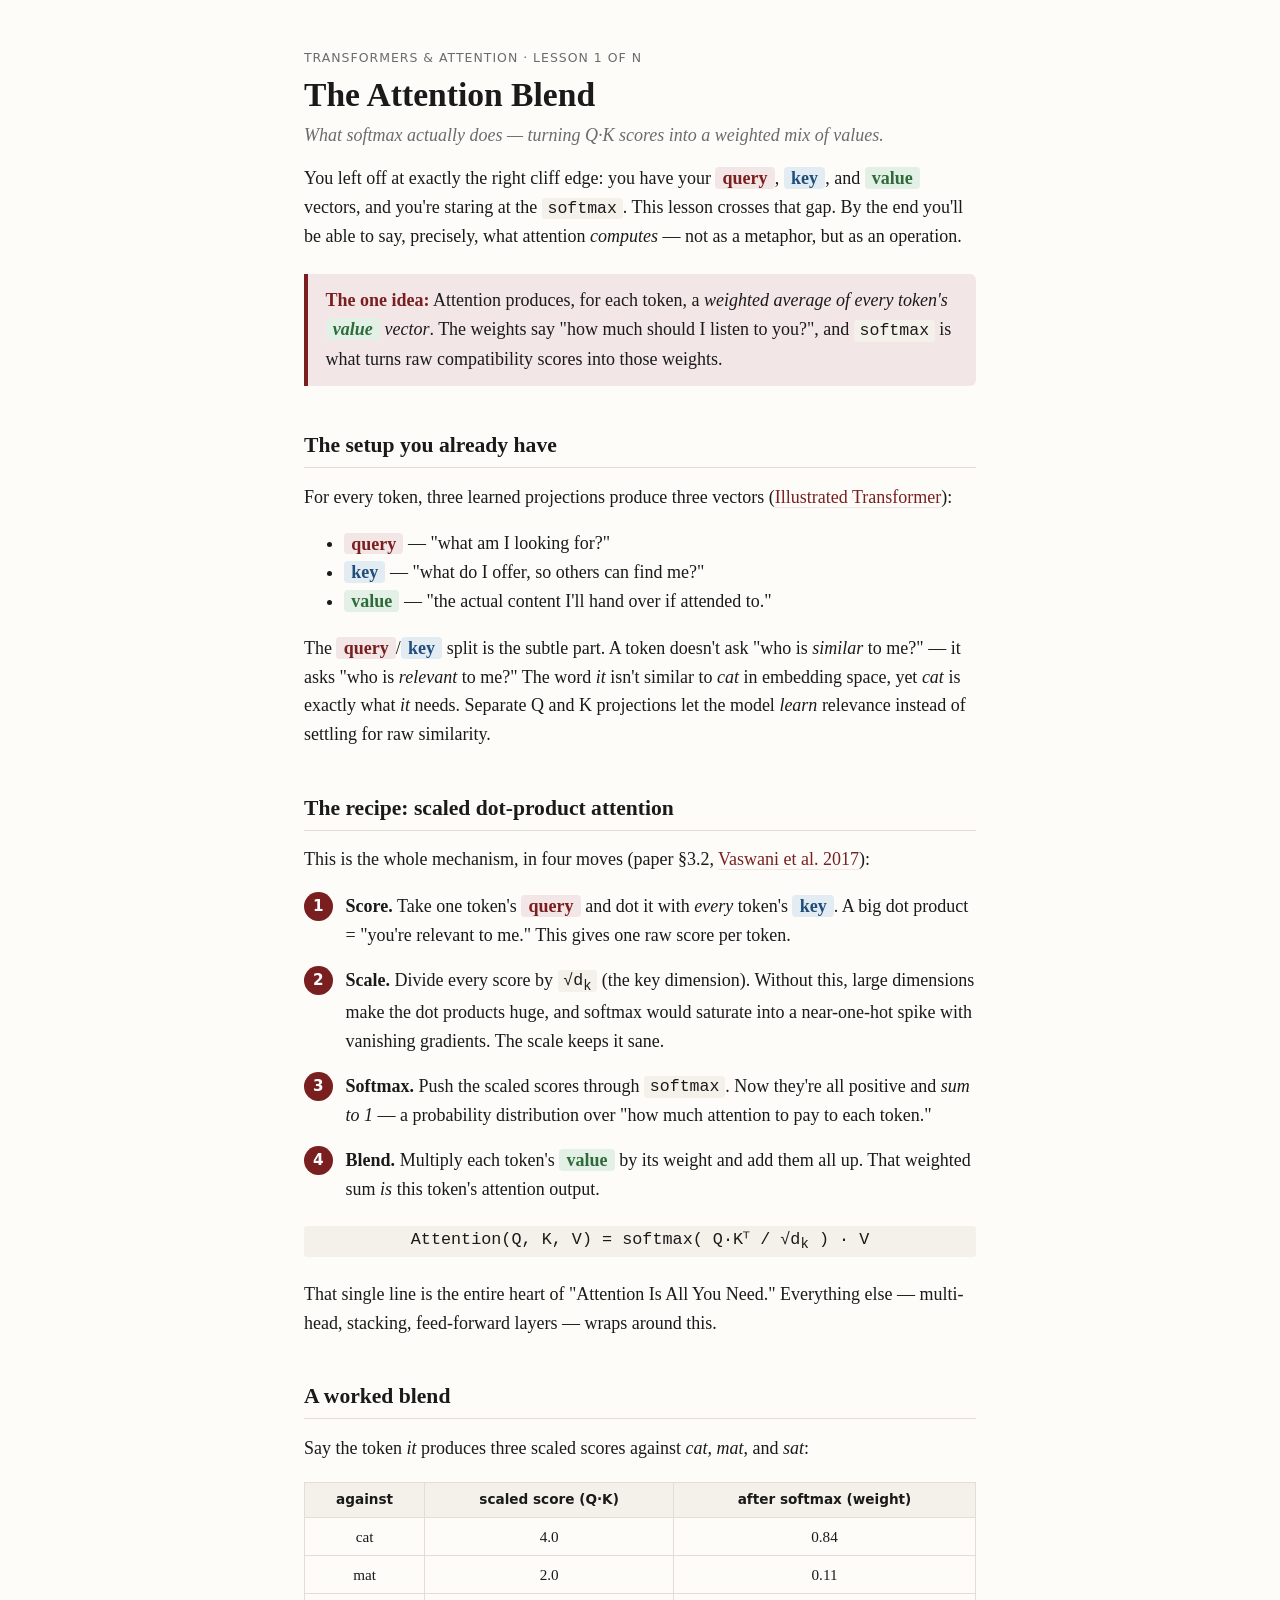
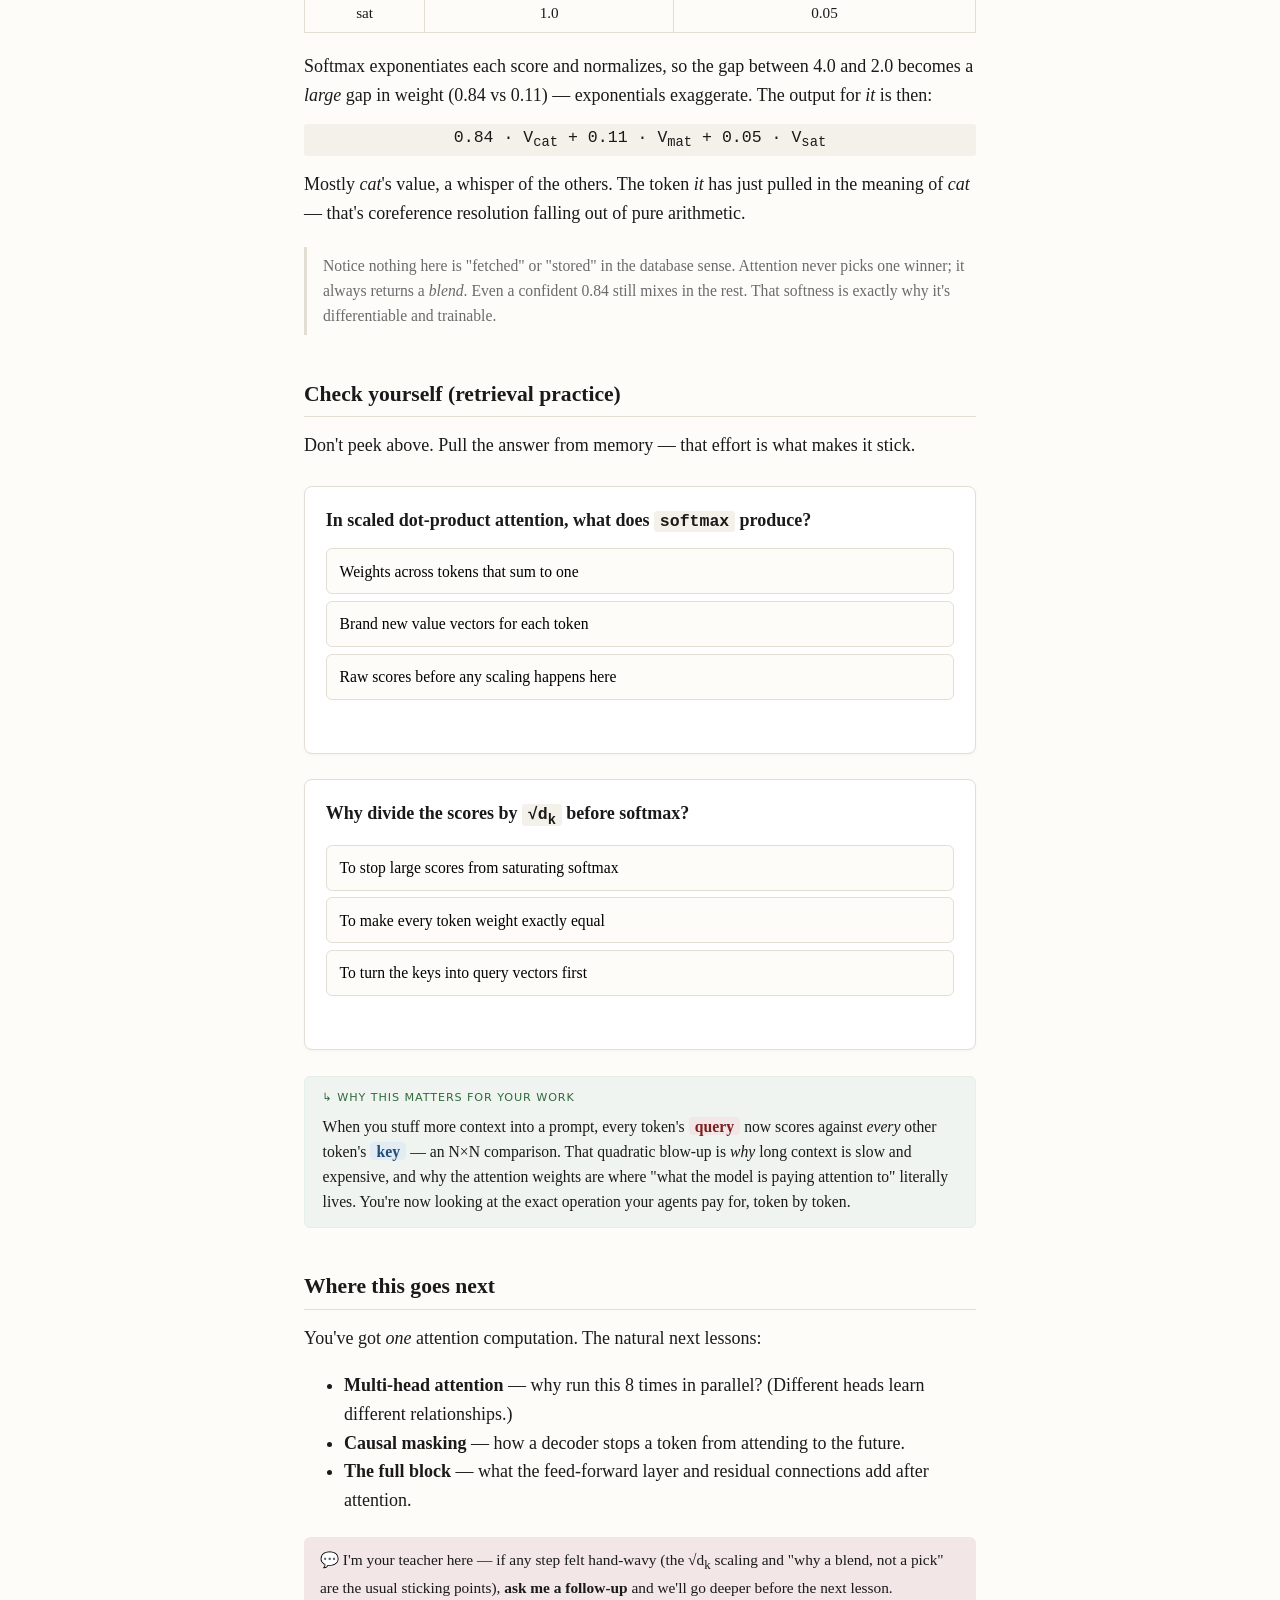
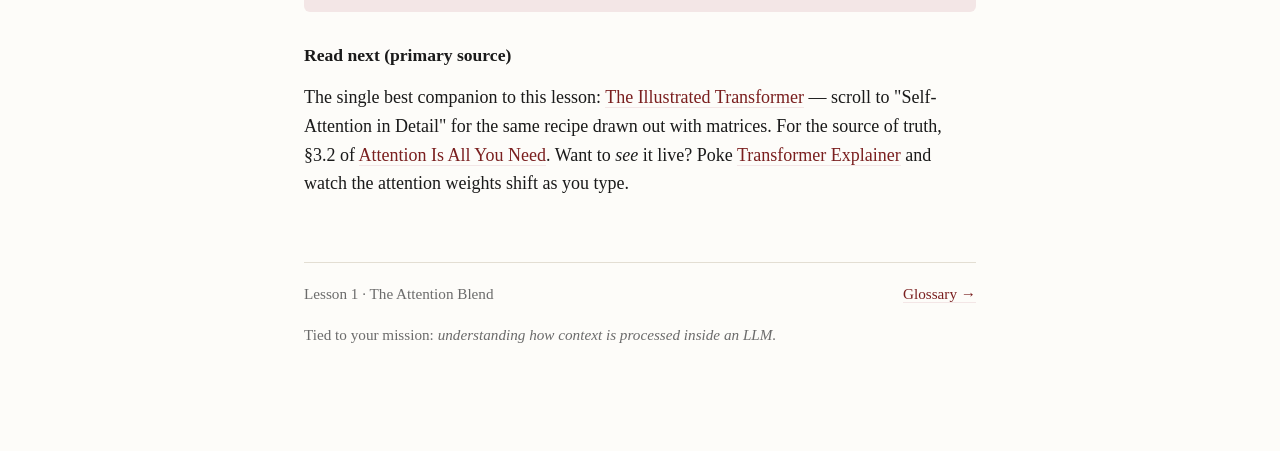
==== lessons/0001-the-attention-blend.html @ 0e1b8511 "Activate teach skill: scaffold transformers/attention workspace + Lesson 1 - MISSION.md, RESOURCES.m" ====
<!DOCTYPE html>
<html lang="en">
<head>
<meta charset="utf-8" />
<meta name="viewport" content="width=device-width, initial-scale=1" />
<title>Lesson 1 · The Attention Blend</title>
<link rel="stylesheet" href="../assets/lesson.css" />
</head>
<body>
<header>
  <div class="breadcrumb">Transformers &amp; Attention · Lesson 1 of N</div>
  <h1>The Attention Blend</h1>
  <p class="subtitle">What softmax actually does — turning Q·K scores into a weighted mix of values.</p>
</header>

<main>

<p>You left off at exactly the right cliff edge: you have your <span class="role q">query</span>,
<span class="role k">key</span>, and <span class="role v">value</span> vectors, and you're
staring at the <code>softmax</code>. This lesson crosses that gap. By the end you'll be able to
say, precisely, what attention <em>computes</em> — not as a metaphor, but as an operation.</p>

<div class="keyidea">
  <strong>The one idea:</strong> Attention produces, for each token, a <em>weighted average of
  every token's <span class="role v">value</span> vector</em>. The weights say "how much should
  I listen to you?", and <code>softmax</code> is what turns raw compatibility scores into those
  weights.
</div>

<h2 id="setup">The setup you already have</h2>

<p>For every token, three learned projections produce three vectors
(<a href="https://jalammar.github.io/illustrated-transformer/">Illustrated Transformer</a>):</p>

<ul>
  <li><span class="role q">query</span> — "what am I looking for?"</li>
  <li><span class="role k">key</span> — "what do I offer, so others can find me?"</li>
  <li><span class="role v">value</span> — "the actual content I'll hand over if attended to."</li>
</ul>

<p>The <span class="role q">query</span>/<span class="role k">key</span> split is the subtle part.
A token doesn't ask "who is <em>similar</em> to me?" — it asks "who is <em>relevant</em> to me?"
The word <em>it</em> isn't similar to <em>cat</em> in embedding space, yet <em>cat</em> is exactly
what <em>it</em> needs. Separate Q and K projections let the model <em>learn</em> relevance instead
of settling for raw similarity.</p>

<h2 id="recipe">The recipe: scaled dot-product attention</h2>

<p>This is the whole mechanism, in four moves (paper §3.2,
<a href="https://arxiv.org/abs/1706.03762">Vaswani et al. 2017</a>):</p>

<ol class="steps">
  <li><strong>Score.</strong> Take one token's <span class="role q">query</span> and dot it with
    <em>every</em> token's <span class="role k">key</span>. A big dot product = "you're relevant
    to me." This gives one raw score per token.</li>
  <li><strong>Scale.</strong> Divide every score by <span class="mono">√d<sub>k</sub></span>
    (the key dimension). Without this, large dimensions make the dot products huge, and softmax
    would saturate into a near-one-hot spike with vanishing gradients. The scale keeps it sane.</li>
  <li><strong>Softmax.</strong> Push the scaled scores through <code>softmax</code>. Now they're
    all positive and <em>sum to 1</em> — a probability distribution over "how much attention to
    pay to each token."</li>
  <li><strong>Blend.</strong> Multiply each token's <span class="role v">value</span> by its weight
    and add them all up. That weighted sum <em>is</em> this token's attention output.</li>
</ol>

<p class="mono" style="text-align:center; font-size:1.05rem; margin:1.4rem 0;">
  Attention(Q, K, V) = softmax( Q·Kᵀ / √d<sub>k</sub> ) · V
</p>

<p>That single line is the entire heart of "Attention Is All You Need." Everything else —
multi-head, stacking, feed-forward layers — wraps around this.</p>

<h2 id="worked">A worked blend</h2>

<p>Say the token <em>it</em> produces three scaled scores against
<em>cat</em>, <em>mat</em>, and <em>sat</em>:</p>

<table class="attn">
  <tr><th>against</th><th>scaled score (Q·K)</th><th>after softmax (weight)</th></tr>
  <tr><td>cat</td><td>4.0</td><td>0.84</td></tr>
  <tr><td>mat</td><td>2.0</td><td>0.11</td></tr>
  <tr><td>sat</td><td>1.0</td><td>0.05</td></tr>
</table>

<p>Softmax exponentiates each score and normalizes, so the gap between 4.0 and 2.0 becomes a
<em>large</em> gap in weight (0.84 vs 0.11) — exponentials exaggerate. The output for <em>it</em>
is then:</p>

<p class="mono" style="text-align:center;">
  0.84 · V<sub>cat</sub> + 0.11 · V<sub>mat</sub> + 0.05 · V<sub>sat</sub>
</p>

<p>Mostly <em>cat</em>'s value, a whisper of the others. The token <em>it</em> has just pulled in
the meaning of <em>cat</em> — that's coreference resolution falling out of pure arithmetic.</p>

<div class="note">
  Notice nothing here is "fetched" or "stored" in the database sense. Attention never picks one
  winner; it always returns a <em>blend</em>. Even a confident 0.84 still mixes in the rest. That
  softness is exactly why it's differentiable and trainable.
</div>

<h2 id="check">Check yourself (retrieval practice)</h2>

<p>Don't peek above. Pull the answer from memory — that effort is what makes it stick.</p>

<div class="quiz" id="quiz1">
  <div class="q">In scaled dot-product attention, what does <code>softmax</code> produce?</div>
  <button class="opt" data-correct="true">Weights across tokens that sum to one</button>
  <button class="opt">Brand new value vectors for each token</button>
  <button class="opt">Raw scores before any scaling happens here</button>
  <div class="feedback"></div>
</div>

<div class="quiz" id="quiz2">
  <div class="q">Why divide the scores by <span class="mono">√d<sub>k</sub></span> before softmax?</div>
  <button class="opt" data-correct="true">To stop large scores from saturating softmax</button>
  <button class="opt">To make every token weight exactly equal</button>
  <button class="opt">To turn the keys into query vectors first</button>
  <div class="feedback"></div>
</div>

<div class="mission">
  When you stuff more context into a prompt, every token's <span class="role q">query</span> now
  scores against <em>every</em> other token's <span class="role k">key</span> — an N×N comparison.
  That quadratic blow-up is <em>why</em> long context is slow and expensive, and why the attention
  weights are where "what the model is paying attention to" literally lives. You're now looking at
  the exact operation your agents pay for, token by token.
</div>

<h2 id="next">Where this goes next</h2>
<p>You've got <em>one</em> attention computation. The natural next lessons:</p>
<ul>
  <li><strong>Multi-head attention</strong> — why run this 8 times in parallel? (Different heads
    learn different relationships.)</li>
  <li><strong>Causal masking</strong> — how a decoder stops a token from attending to the future.</li>
  <li><strong>The full block</strong> — what the feed-forward layer and residual connections add
    after attention.</li>
</ul>

<div class="ask">
  I'm your teacher here — if any step felt hand-wavy (the √d<sub>k</sub> scaling and "why a blend,
  not a pick" are the usual sticking points), <strong>ask me a follow-up</strong> and we'll go
  deeper before the next lesson.
</div>

<h3 id="source">Read next (primary source)</h3>
<p>The single best companion to this lesson:
<a href="https://jalammar.github.io/illustrated-transformer/">The Illustrated Transformer</a> —
scroll to "Self-Attention in Detail" for the same recipe drawn out with matrices. For the source of
truth, §3.2 of <a href="https://arxiv.org/abs/1706.03762">Attention Is All You Need</a>.
Want to <em>see</em> it live? Poke
<a href="https://poloclub.github.io/transformer-explainer/">Transformer Explainer</a> and watch the
attention weights shift as you type.</p>

</main>

<footer>
  <div class="nav">
    <span>Lesson 1 · The Attention Blend</span>
    <span><a href="../reference/glossary.html">Glossary →</a></span>
  </div>
  <p style="margin-top:1rem;">Tied to your mission: <em>understanding how context is processed
  inside an LLM.</em></p>
</footer>

<script>
  document.querySelectorAll('.quiz').forEach(function (quiz) {
    var fb = quiz.querySelector('.feedback');
    quiz.querySelectorAll('button.opt').forEach(function (btn) {
      btn.addEventListener('click', function () {
        var correct = btn.dataset.correct === 'true';
        btn.classList.add(correct ? 'correct' : 'wrong');
        fb.classList.add('show');
        if (correct) {
          fb.textContent = '✓ Right — softmax outputs a probability distribution over tokens.';
        } else {
          fb.textContent = '✗ Not quite — recall the four moves: score, scale, softmax, blend.';
        }
      });
    });
  });
</script>
</body>
</html>
---- assets/lesson.css ----
/* lesson.css — shared stylesheet for the transformers/attention course.
   Tufte-inspired: quiet typography, generous margins, restrained color.
   Every lesson and reference doc links this so the course looks like one thing. */

:root {
  --ink: #1a1a1a;
  --paper: #fdfcf9;
  --muted: #6b6b6b;
  --rule: #e3ded3;
  --accent: #7a1f1f;      /* deep red, used sparingly */
  --accent-soft: #f3e6e6;
  --key: #1f4e7a;         /* blue, for the "key" role */
  --key-soft: #e3ecf3;
  --value: #2f6b3a;       /* green, for the "value" role */
  --value-soft: #e3f0e6;
  --query: #7a1f1f;       /* red, for the "query" role */
  --query-soft: #f3e6e6;
  --code-bg: #f4f1ea;
  --maxw: 42rem;
}

* { box-sizing: border-box; }

html { -webkit-text-size-adjust: 100%; }

body {
  font-family: "Iowan Old Style", "Palatino Linotype", Palatino, "Book Antiqua",
    Georgia, serif;
  color: var(--ink);
  background: var(--paper);
  line-height: 1.6;
  font-size: 1.125rem;
  margin: 0;
  padding: 3rem 1.5rem 6rem;
}

main, header, footer { max-width: var(--maxw); margin-left: auto; margin-right: auto; }

/* Breadcrumb / course position */
.breadcrumb {
  font-family: ui-sans-serif, system-ui, -apple-system, "Segoe UI", sans-serif;
  font-size: 0.78rem;
  letter-spacing: 0.08em;
  text-transform: uppercase;
  color: var(--muted);
  margin-bottom: 0.5rem;
}

h1 {
  font-size: 2.1rem;
  line-height: 1.15;
  margin: 0.2rem 0 0.4rem;
  font-weight: 600;
}

.subtitle { color: var(--muted); font-style: italic; margin-top: 0; }

h2 {
  font-size: 1.35rem;
  margin-top: 2.6rem;
  margin-bottom: 0.6rem;
  font-weight: 600;
  border-bottom: 1px solid var(--rule);
  padding-bottom: 0.3rem;
}

h3 { font-size: 1.1rem; margin-top: 1.8rem; margin-bottom: 0.3rem; }

p { margin: 0.9rem 0; }

a { color: var(--accent); text-decoration: none; border-bottom: 1px solid var(--accent-soft); }
a:hover { border-bottom-color: var(--accent); }

code, .mono {
  font-family: "SF Mono", "JetBrains Mono", "Fira Code", ui-monospace, Menlo, monospace;
  font-size: 0.92em;
  background: var(--code-bg);
  padding: 0.08em 0.35em;
  border-radius: 3px;
}

/* Role chips: query / key / value */
.role { font-weight: 600; padding: 0.05em 0.4em; border-radius: 4px; white-space: nowrap; }
.role.q { color: var(--query); background: var(--query-soft); }
.role.k { color: var(--key);   background: var(--key-soft); }
.role.v { color: var(--value); background: var(--value-soft); }

/* Margin notes — Tufte sidenote feel, but inline & mobile-safe */
.note {
  border-left: 3px solid var(--rule);
  padding: 0.4rem 0 0.4rem 1rem;
  margin: 1.2rem 0;
  color: var(--muted);
  font-size: 0.98rem;
}

/* Key idea callout */
.keyidea {
  background: var(--accent-soft);
  border-left: 4px solid var(--accent);
  padding: 0.8rem 1.1rem;
  border-radius: 0 6px 6px 0;
  margin: 1.4rem 0;
}
.keyidea strong { color: var(--accent); }

/* The mission tie-in box */
.mission {
  background: #f0f4f0;
  border: 1px solid var(--value-soft);
  border-radius: 6px;
  padding: 0.8rem 1.1rem;
  margin: 1.6rem 0;
  font-size: 0.98rem;
}
.mission::before {
  content: "↳ why this matters for your work";
  display: block;
  font-family: ui-sans-serif, system-ui, sans-serif;
  font-size: 0.7rem;
  letter-spacing: 0.08em;
  text-transform: uppercase;
  color: var(--value);
  margin-bottom: 0.4rem;
}

/* Step list */
ol.steps { counter-reset: step; list-style: none; padding-left: 0; }
ol.steps > li {
  counter-increment: step;
  position: relative;
  padding-left: 2.6rem;
  margin: 1rem 0;
}
ol.steps > li::before {
  content: counter(step);
  position: absolute; left: 0; top: 0;
  width: 1.8rem; height: 1.8rem;
  background: var(--accent); color: #fff;
  border-radius: 50%;
  display: flex; align-items: center; justify-content: center;
  font-family: ui-sans-serif, system-ui, sans-serif;
  font-size: 0.95rem; font-weight: 600;
}

/* Quiz / retrieval widget (shared component contract) */
.quiz {
  background: #fff;
  border: 1px solid var(--rule);
  border-radius: 8px;
  padding: 1.2rem 1.3rem;
  margin: 1.6rem 0;
  box-shadow: 0 1px 3px rgba(0,0,0,0.04);
}
.quiz .q { font-weight: 600; margin-bottom: 0.8rem; }
.quiz button.opt {
  display: block; width: 100%; text-align: left;
  font: inherit; font-size: 0.98rem;
  background: var(--paper); border: 1px solid var(--rule);
  border-radius: 6px; padding: 0.6rem 0.8rem; margin: 0.4rem 0;
  cursor: pointer; transition: background 0.15s, border-color 0.15s;
}
.quiz button.opt:hover { border-color: var(--accent); }
.quiz button.opt.correct { background: var(--value-soft); border-color: var(--value); }
.quiz button.opt.wrong   { background: var(--query-soft); border-color: var(--query); }
.quiz .feedback { margin-top: 0.7rem; font-size: 0.96rem; min-height: 1.4rem; }
.quiz .feedback.show { animation: fade 0.3s ease; }
@keyframes fade { from { opacity: 0; } to { opacity: 1; } }

table.attn { border-collapse: collapse; margin: 1.2rem 0; font-size: 0.95rem; width: 100%; }
table.attn th, table.attn td { border: 1px solid var(--rule); padding: 0.4rem 0.6rem; text-align: center; }
table.attn th { background: var(--code-bg); font-family: ui-sans-serif, system-ui, sans-serif; font-size: 0.85rem; }

footer {
  margin-top: 4rem;
  border-top: 1px solid var(--rule);
  padding-top: 1.2rem;
  font-size: 0.95rem;
  color: var(--muted);
}
.nav { display: flex; justify-content: space-between; gap: 1rem; flex-wrap: wrap; }

.ask {
  background: var(--accent-soft);
  border-radius: 6px; padding: 0.7rem 1rem; margin: 1.4rem 0;
  font-size: 0.96rem;
}
.ask::before { content: "💬 "; }
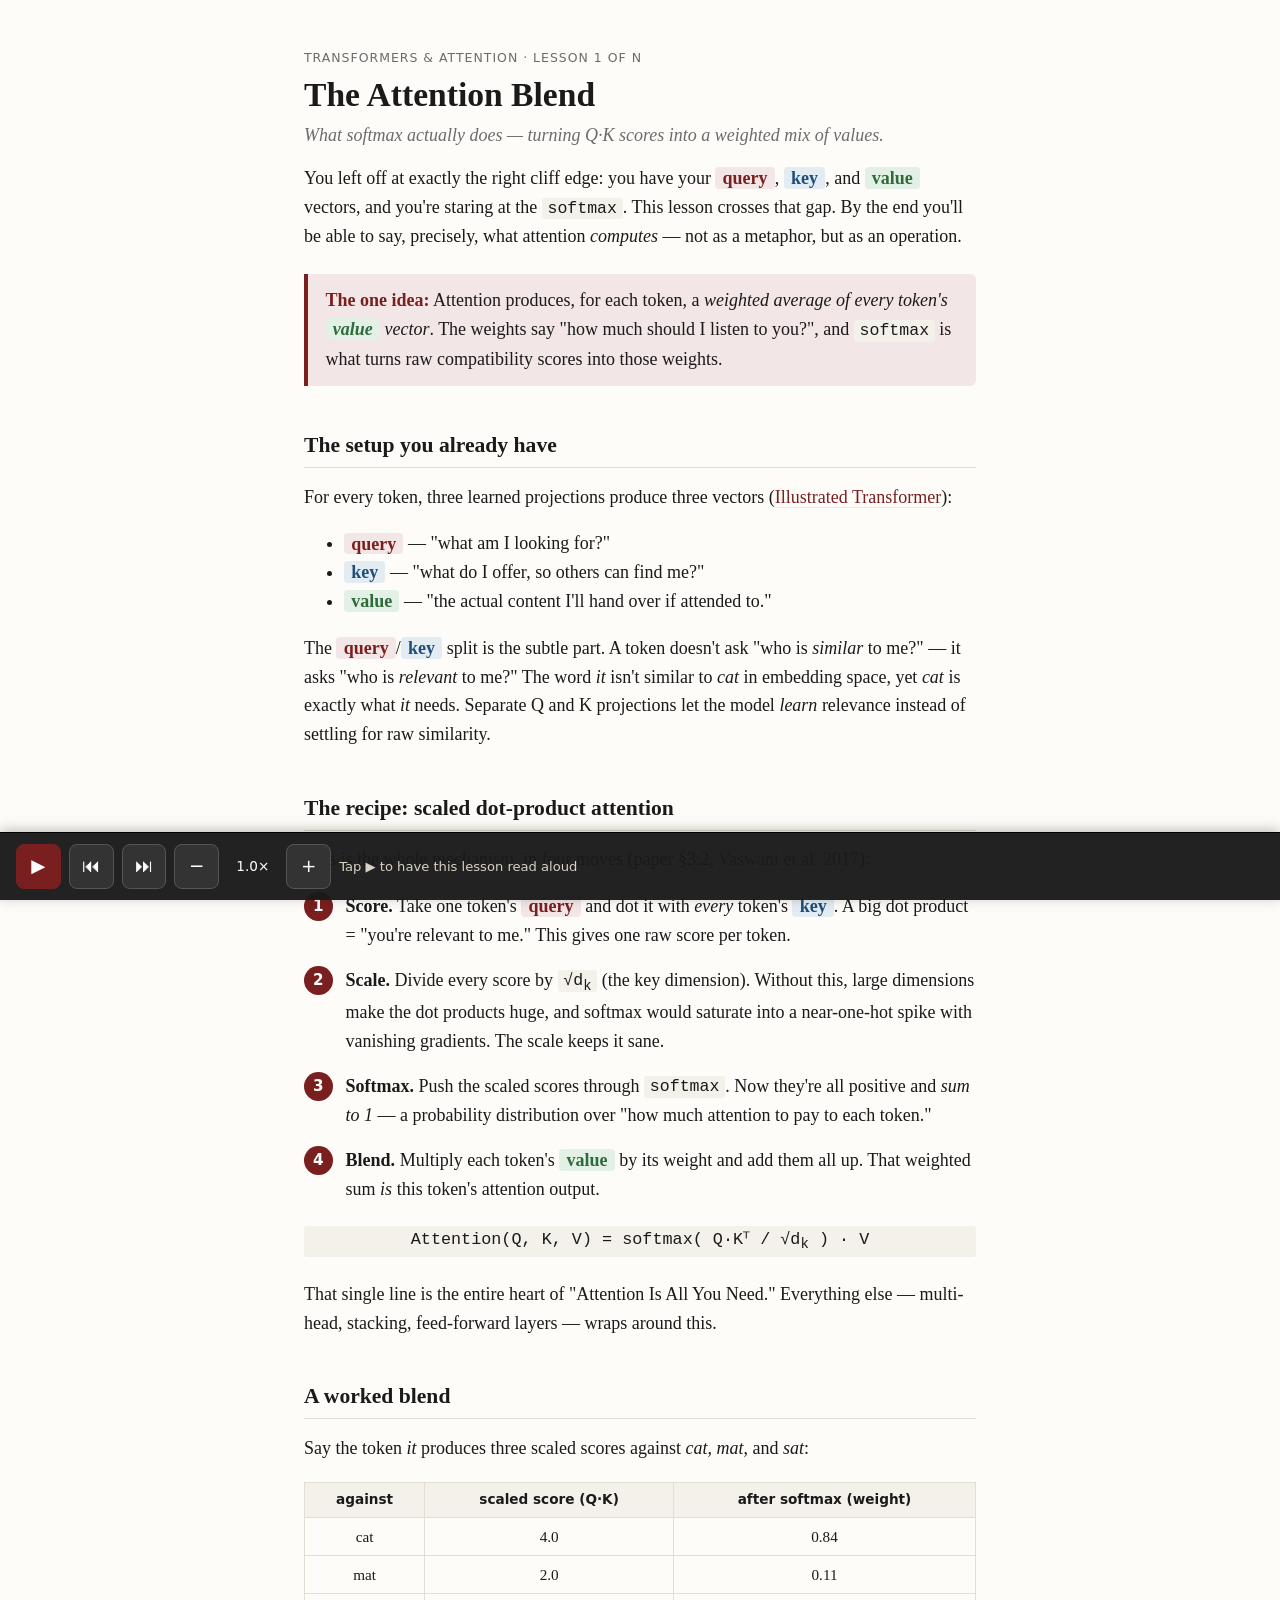
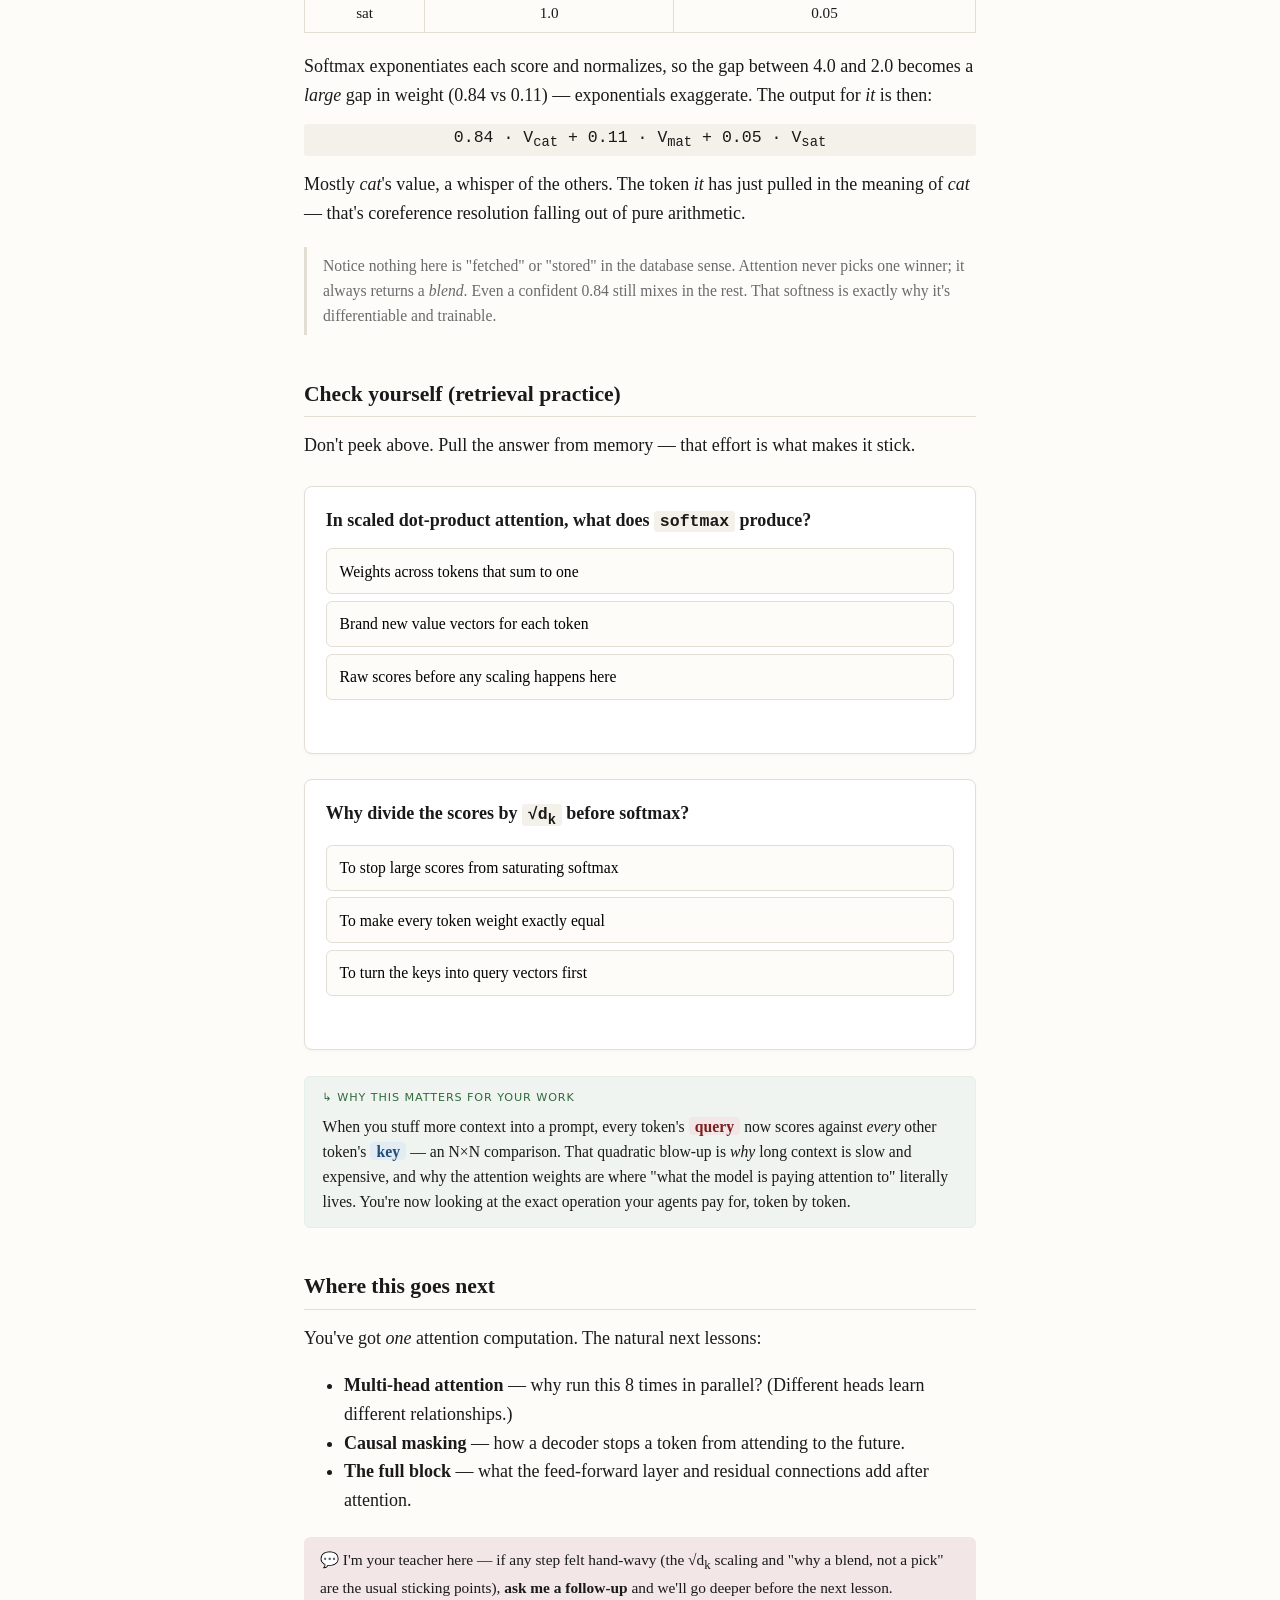
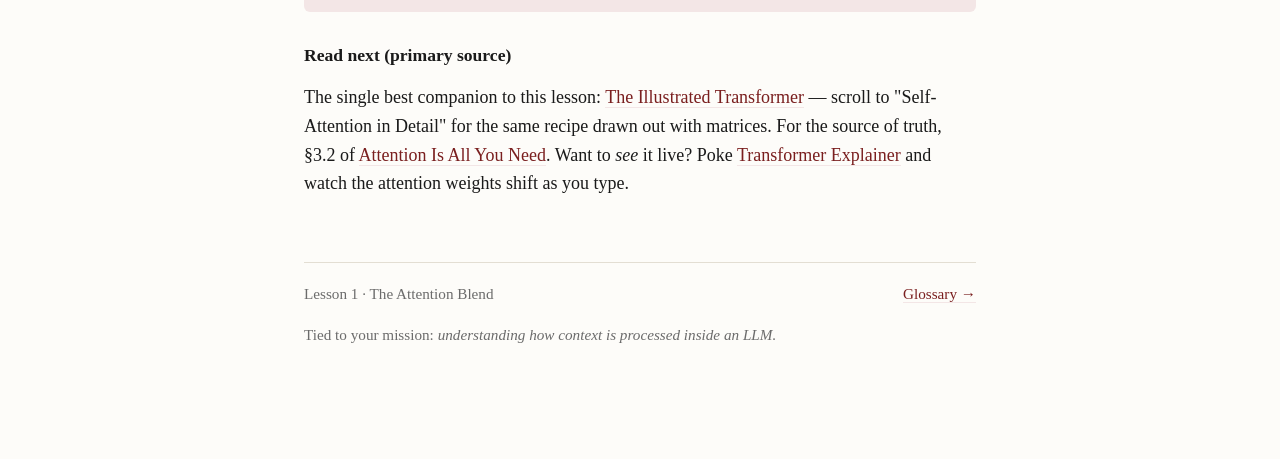
==== commit bbd1cc6d: "Add hands-free audio narration to lessons (Web Speech API, no API keys) - assets/speech.js: floating" ====
--- a/lessons/0001-the-attention-blend.html
+++ b/lessons/0001-the-attention-blend.html
@@ -5,6 +5,7 @@
 <meta name="viewport" content="width=device-width, initial-scale=1" />
 <title>Lesson 1 · The Attention Blend</title>
 <link rel="stylesheet" href="../assets/lesson.css" />
+<script src="../assets/speech.js" defer></script>
 </head>
 <body>
 <header>
--- a/assets/lesson.css
+++ b/assets/lesson.css
@@ -186,3 +186,39 @@
   font-size: 0.96rem;
 }
 .ask::before { content: "💬 "; }
+
+/* ── Hands-free audio player (assets/speech.js) ───────────────────── */
+.tts-bar {
+  position: fixed; left: 0; right: 0; bottom: 0; z-index: 1000;
+  display: flex; align-items: center; gap: 0.5rem;
+  padding: 0.7rem 1rem calc(0.7rem + env(safe-area-inset-bottom));
+  background: rgba(26,26,26,0.96);
+  border-top: 1px solid #000;
+  font-family: ui-sans-serif, system-ui, -apple-system, sans-serif;
+  box-shadow: 0 -2px 12px rgba(0,0,0,0.25);
+}
+.tts-bar button {
+  font: inherit; color: #fff; background: #333; border: 1px solid #555;
+  border-radius: 8px; padding: 0.55rem 0.7rem; min-width: 2.8rem;
+  min-height: 2.8rem; font-size: 1.15rem; cursor: pointer; line-height: 1;
+}
+.tts-bar button.primary { background: var(--accent); border-color: var(--accent); flex: 0 0 auto; }
+.tts-bar button:active { transform: scale(0.96); }
+.tts-bar .tts-status {
+  color: #d8d2c4; font-size: 0.82rem; flex: 1 1 auto;
+  white-space: nowrap; overflow: hidden; text-overflow: ellipsis;
+}
+.tts-bar .tts-speed { color: #fff; font-size: 0.85rem; min-width: 3.2rem; text-align: center; }
+body.has-tts { padding-bottom: 6.5rem; }
+
+/* Current block being read aloud */
+.tts-active {
+  background: #fff6d6;
+  box-shadow: 0 0 0 0.4rem #fff6d6;
+  border-radius: 3px;
+  scroll-margin-top: 30vh;
+  scroll-margin-bottom: 30vh;
+}
+@media (prefers-reduced-motion: no-preference) {
+  .tts-active { transition: background 0.2s; }
+}
